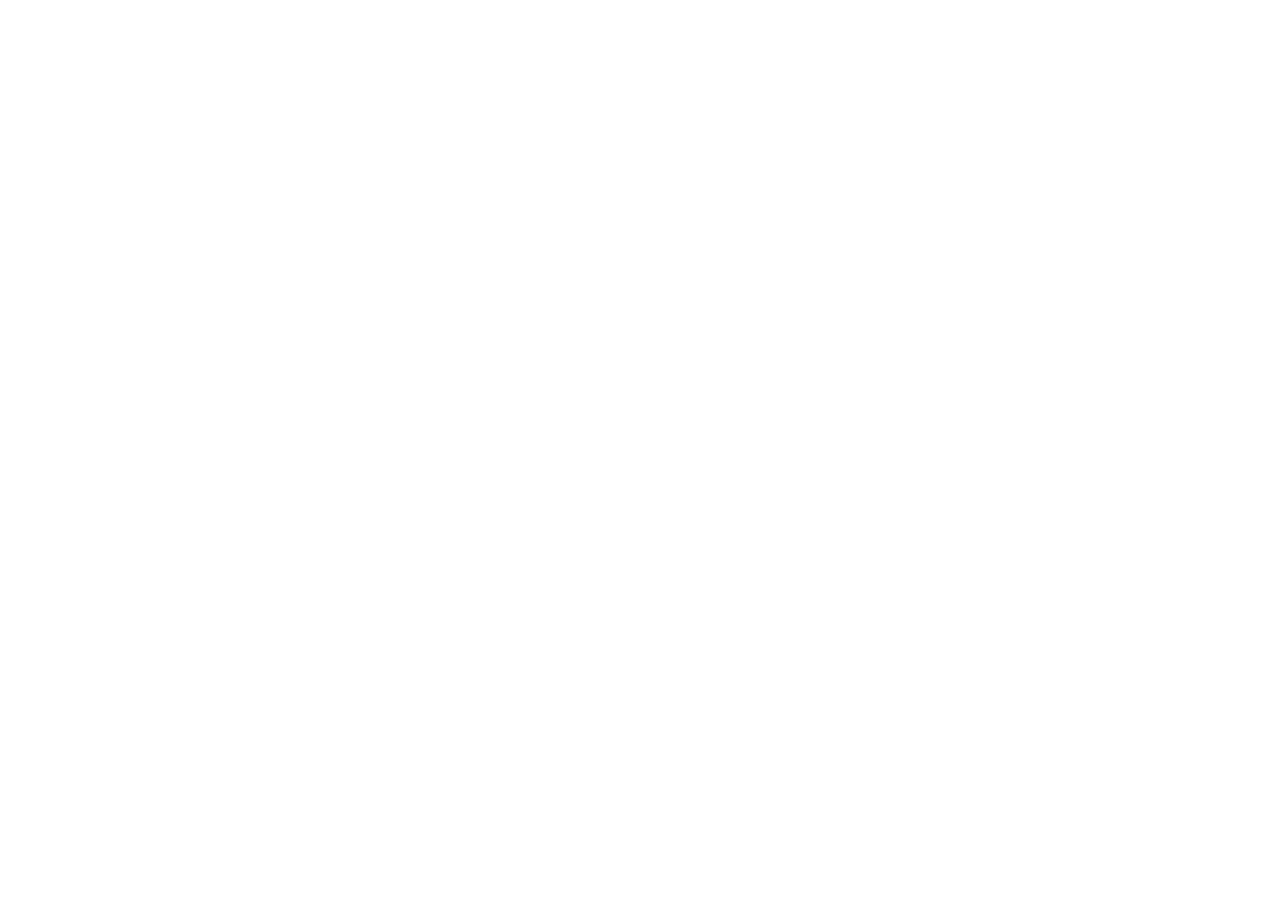
==== index.html @ 31251cdf "fds" ====
<!DOCTYPE html>
<html lang="en">
<head>
    <meta charset="UTF-8">
    <meta name="viewport" content="width=device-width, initial-scale=1.0">
    <link rel = "stylesheet" href="stylesheet/style.css">
    <script src="scripts/index.js" defer></script>
    <title>Level Up</title>
</head>
<body>
    
</body>
</html>
---- stylesheet/style.css ----
@import url('reset.css');
@import url('fonts.css');
@import url('base.css');
@import url('adaptive.css');
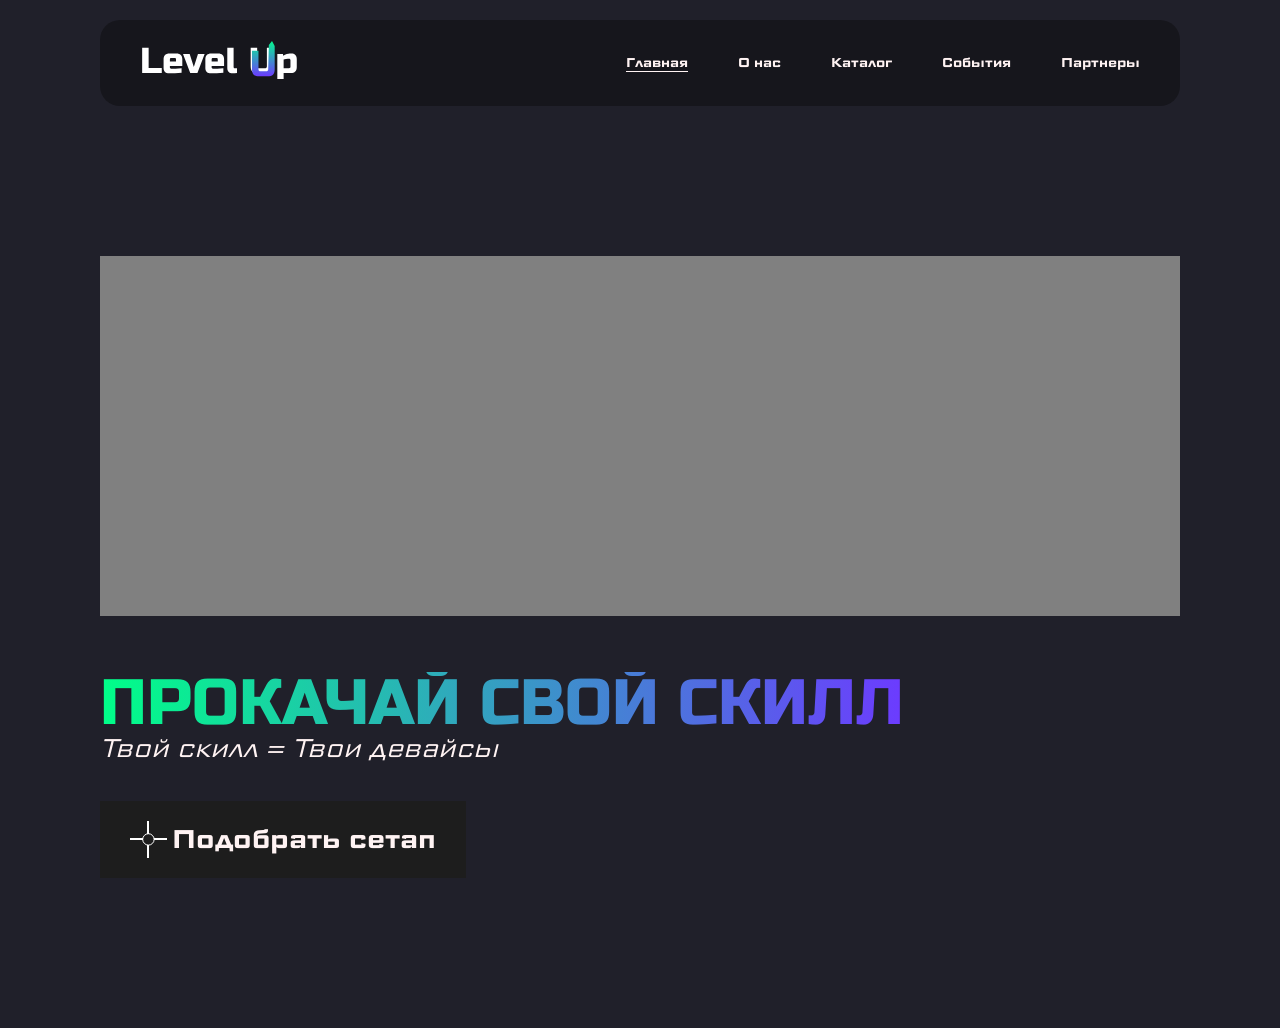
==== commit 4f5191bb: "jsnksj" ====
--- a/index.html
+++ b/index.html
@@ -3,11 +3,52 @@
 <head>
     <meta charset="UTF-8">
     <meta name="viewport" content="width=device-width, initial-scale=1.0">
-    <link rel = "stylesheet" href="stylesheet/style.css">
-    <script src="scripts/index.js" defer></script>
     <title>Level Up</title>
+    <link rel = "stylesheet" href="css/style.css">
+    <script src="scirpts/script.js" defer></script>
 </head>
 <body>
-    
+    <header>
+        <nav>
+            <a href="index.html">
+                <img src="assets/images/lvlup logo.svg" alt = "Level Up" class="logo">
+            </a>
+            <div class="navigation">
+                <a href="index.html" class="active">
+                    Главная
+                </a>
+                <a href="htmls/about.html">
+                    О нас
+                </a>
+                <a href="htmls/store.html">
+                    Каталог
+                </a>
+                <a href="htmls/events.html">
+                    События
+                </a>
+                <a href="htmls/about.html">
+                    Партнеры
+                </a>
+            </div>
+        </nav>
+    </header>
+    <main>
+        <section class="hero">
+            <div class="main-screen">
+                <div class="test-img1"></div>
+                <div class="main-screen-text-container">
+                    <h1>ПРОКАЧАЙ СВОЙ СКИЛЛ</h1>
+                    <p>Твой скилл = Твои девайсы</p>
+                </div>
+            </div>
+            <button class="classic-btn">
+                <img src="assets/images/cross.svg" alt="">
+                <p>Подобрать сетап</p>
+            </button>
+        </section>
+    </main>
+    <footer>
+
+    </footer>
 </body>
 </html>
--- a/css/style.css
+++ b/css/style.css
@@ -0,0 +1,5 @@
+@import url('reset.css');
+@import url('fonts.css');
+@import url('base.css');
+@import url('main.css');
+@import url('adaptive.css');
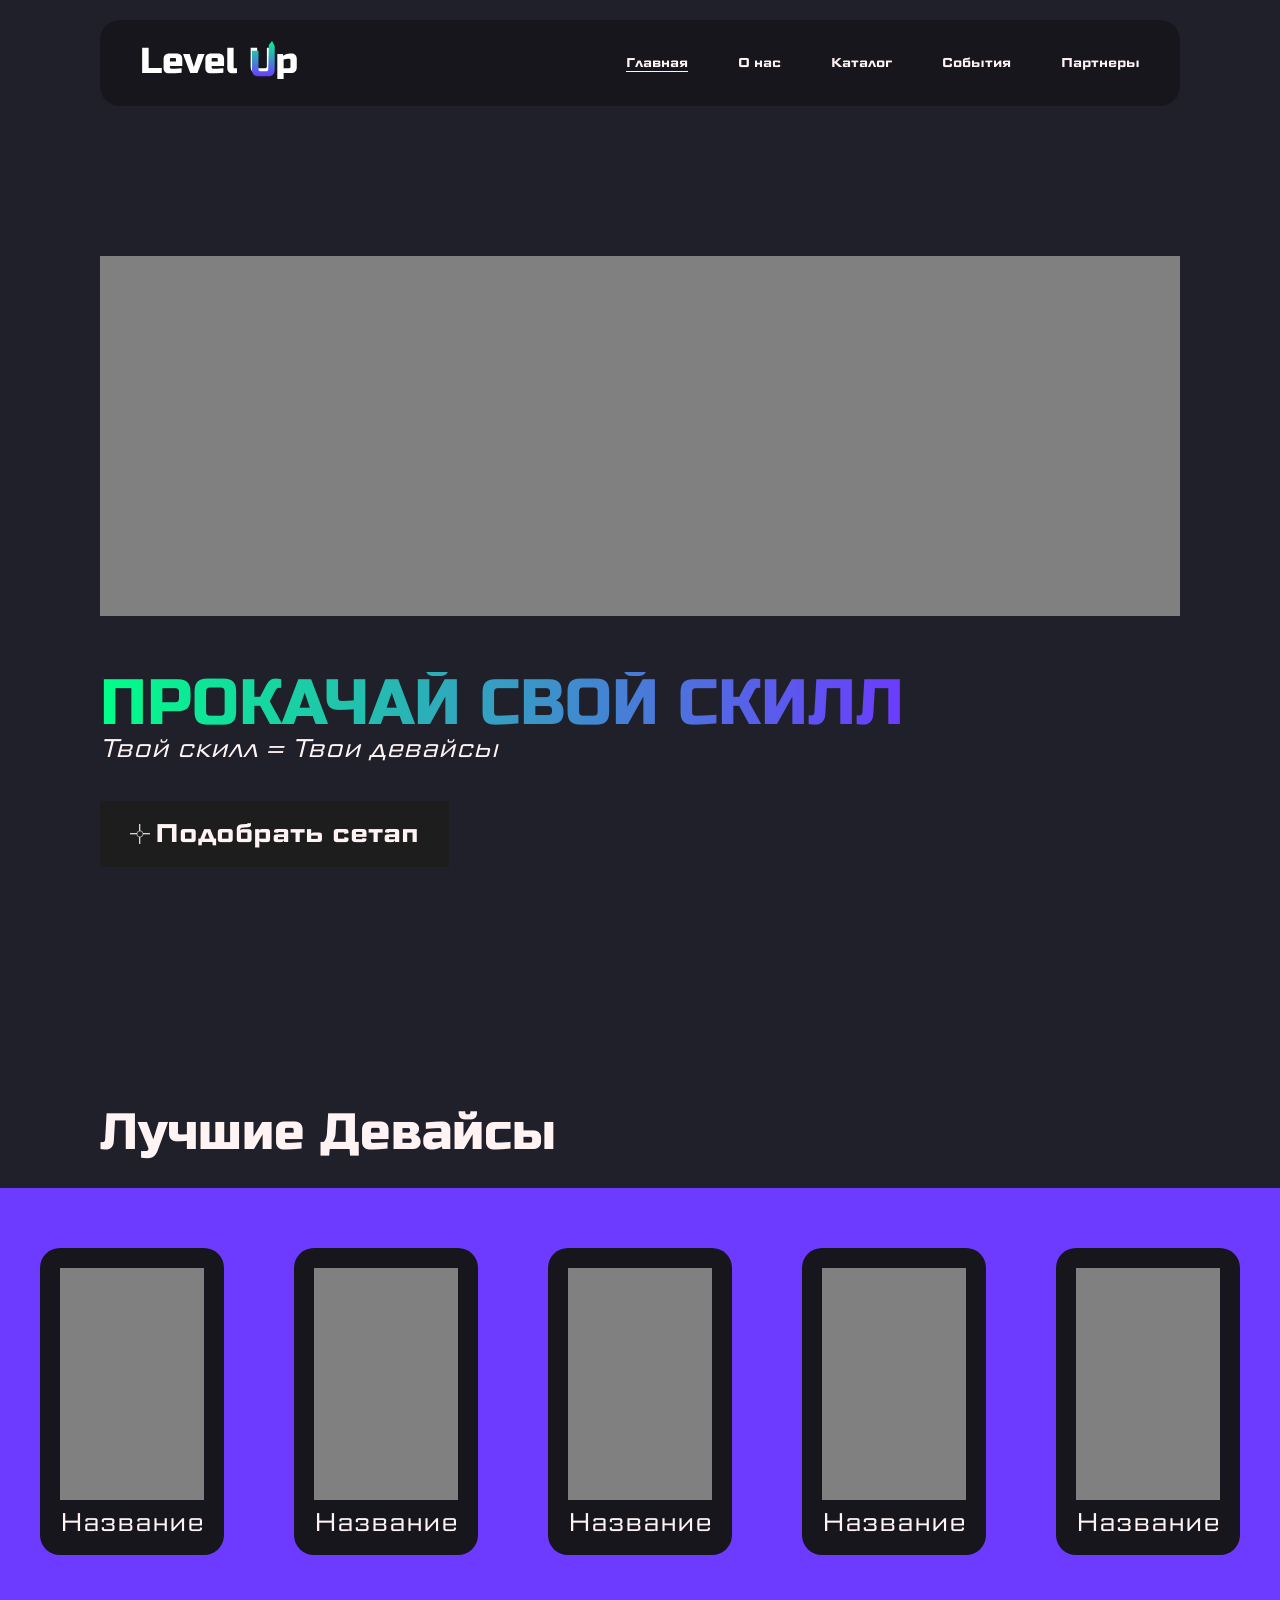
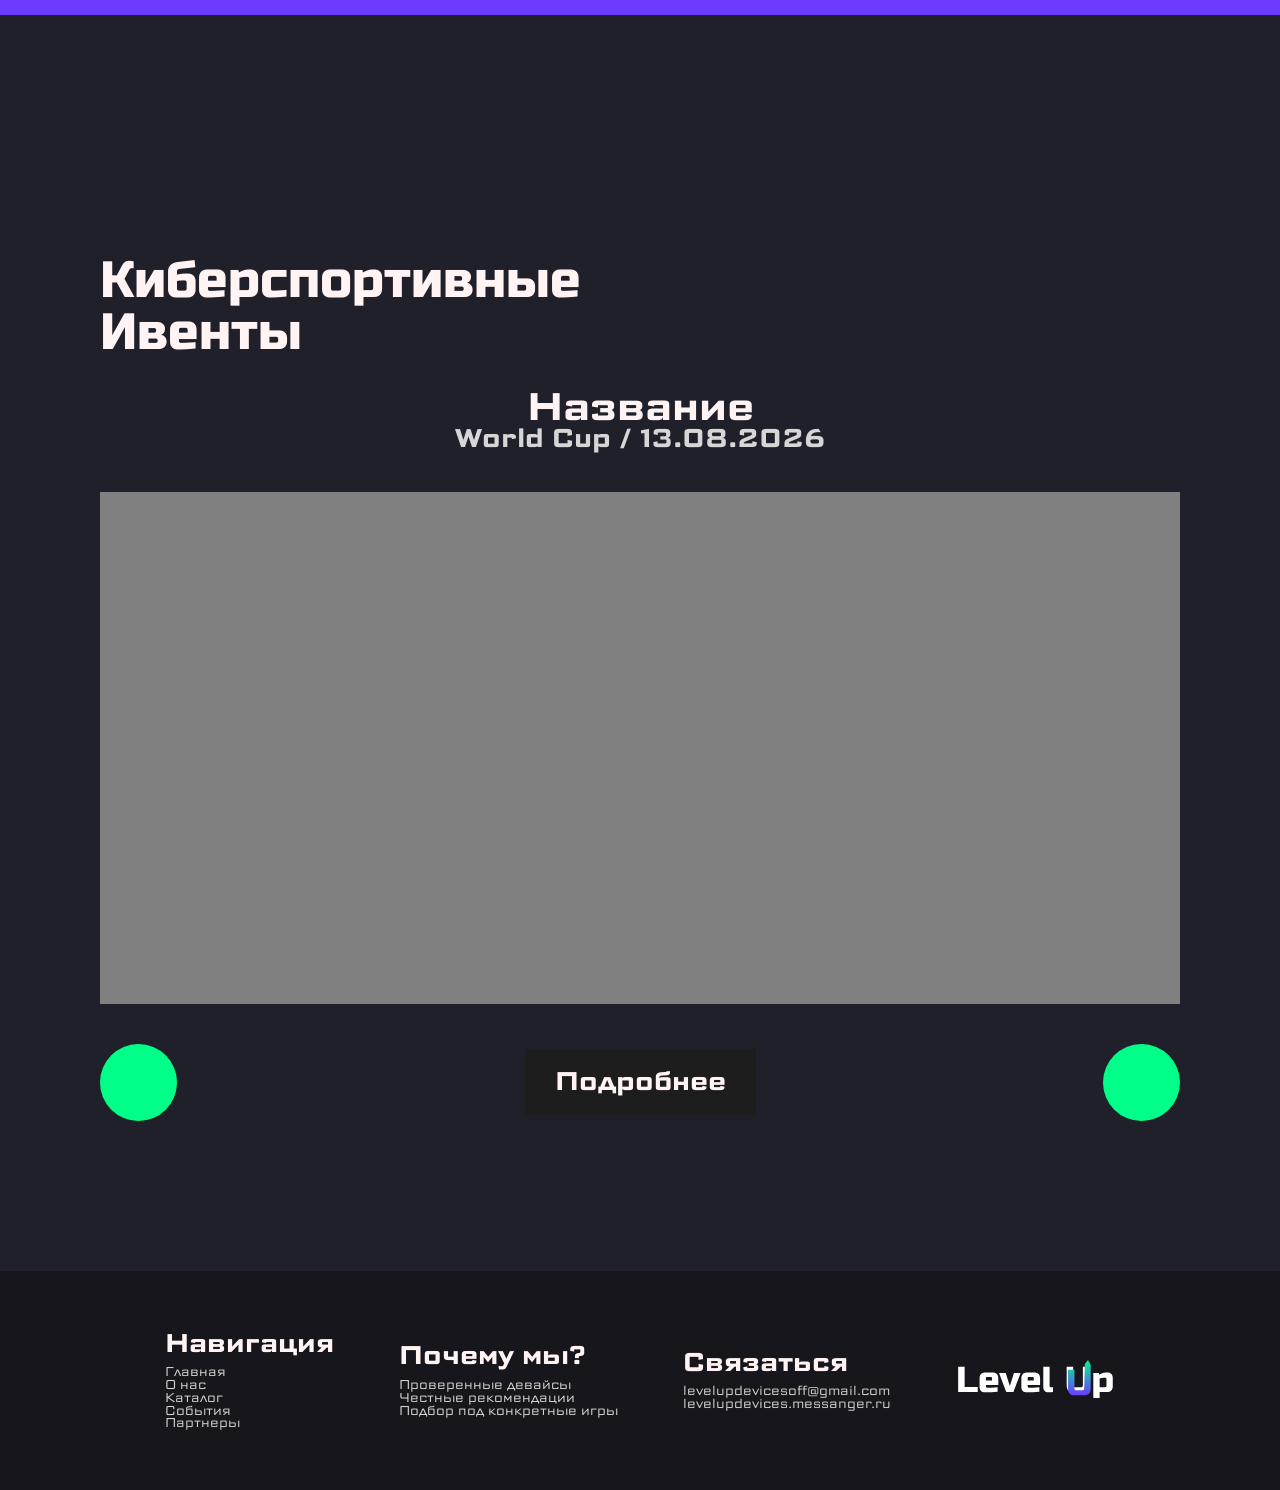
==== commit 2fadcb1a: "xd" ====
--- a/index.html
+++ b/index.html
@@ -46,9 +46,86 @@
                 <p>Подобрать сетап</p>
             </button>
         </section>
+        <section class="main-devices-section">
+            <h2>Лучшие Девайсы</h2>
+            <div class="main-devices-container">
+                <article class="main-devices-card">
+                    <div class="test-img2"></div>
+                    <p>Название</p>
+                </article>
+                <article class="main-devices-card">
+                    <div class="test-img2"></div>
+                    <p>Название</p>
+                </article>
+                <article class="main-devices-card">
+                    <div class="test-img2"></div>
+                    <p>Название</p>
+                </article>
+                <article class="main-devices-card">
+                    <div class="test-img2"></div>
+                    <p>Название</p>
+                </article>
+                <article class="main-devices-card">
+                    <div class="test-img2"></div>
+                    <p>Название</p>
+                </article>
+            </div>
+        </section>
+        <section class="main-events-section">
+            <h2>Киберспортивные <br> Ивенты</h2>
+            <div class="main-events-container">
+                <span class="main-events-text">
+                    <h3>Название</h3>
+                    <small>World Cup / 13.08.2026</small>
+                </span>
+                <div class="test-img3"></div>
+                <div class="scroll-segment-container">
+                    <div class="scroll-btn"></div>
+                    <button class="classic-btn">
+                        <p>Подробнее</p>
+                    </button>
+                    <div class="scroll-btn"></div>
+                </div>
+            </div>
+        </section>
     </main>
     <footer>
-
+        <div class="footer-blocks">
+            <h4>Навигация</h4>
+            <span class="column">
+               <a href="index.html">
+                    Главная
+                </a>
+                <a href="htmls/about.html">
+                    О нас
+                </a>
+                <a href="htmls/store.html">
+                    Каталог
+                </a>
+                <a href="htmls/events.html">
+                    События
+                </a>
+                <a href="htmls/about.html">
+                    Партнеры
+                </a>
+            </span>
+        </div>
+        <div class="footer-blocks">
+            <h4>Почему мы?</h4>
+            <span class="column">
+                <small>Проверенные девайсы </small>
+                <small>Честные рекомендации</small>
+                <small>Подбор под конкретные игры</small>
+            </span>
+        </div>
+        <div class="footer-blocks">
+            <h4>Связаться</h4>
+            <span class="column">
+                <small>levelupdevicesoff@gmail.com</small>
+                <small>levelupdevices.messanger.ru</small>
+            </span>
+        </div>
+        <img class="logo" src="assets/images/lvlup logo.svg" alt="">
     </footer>
 </body>
 </html>
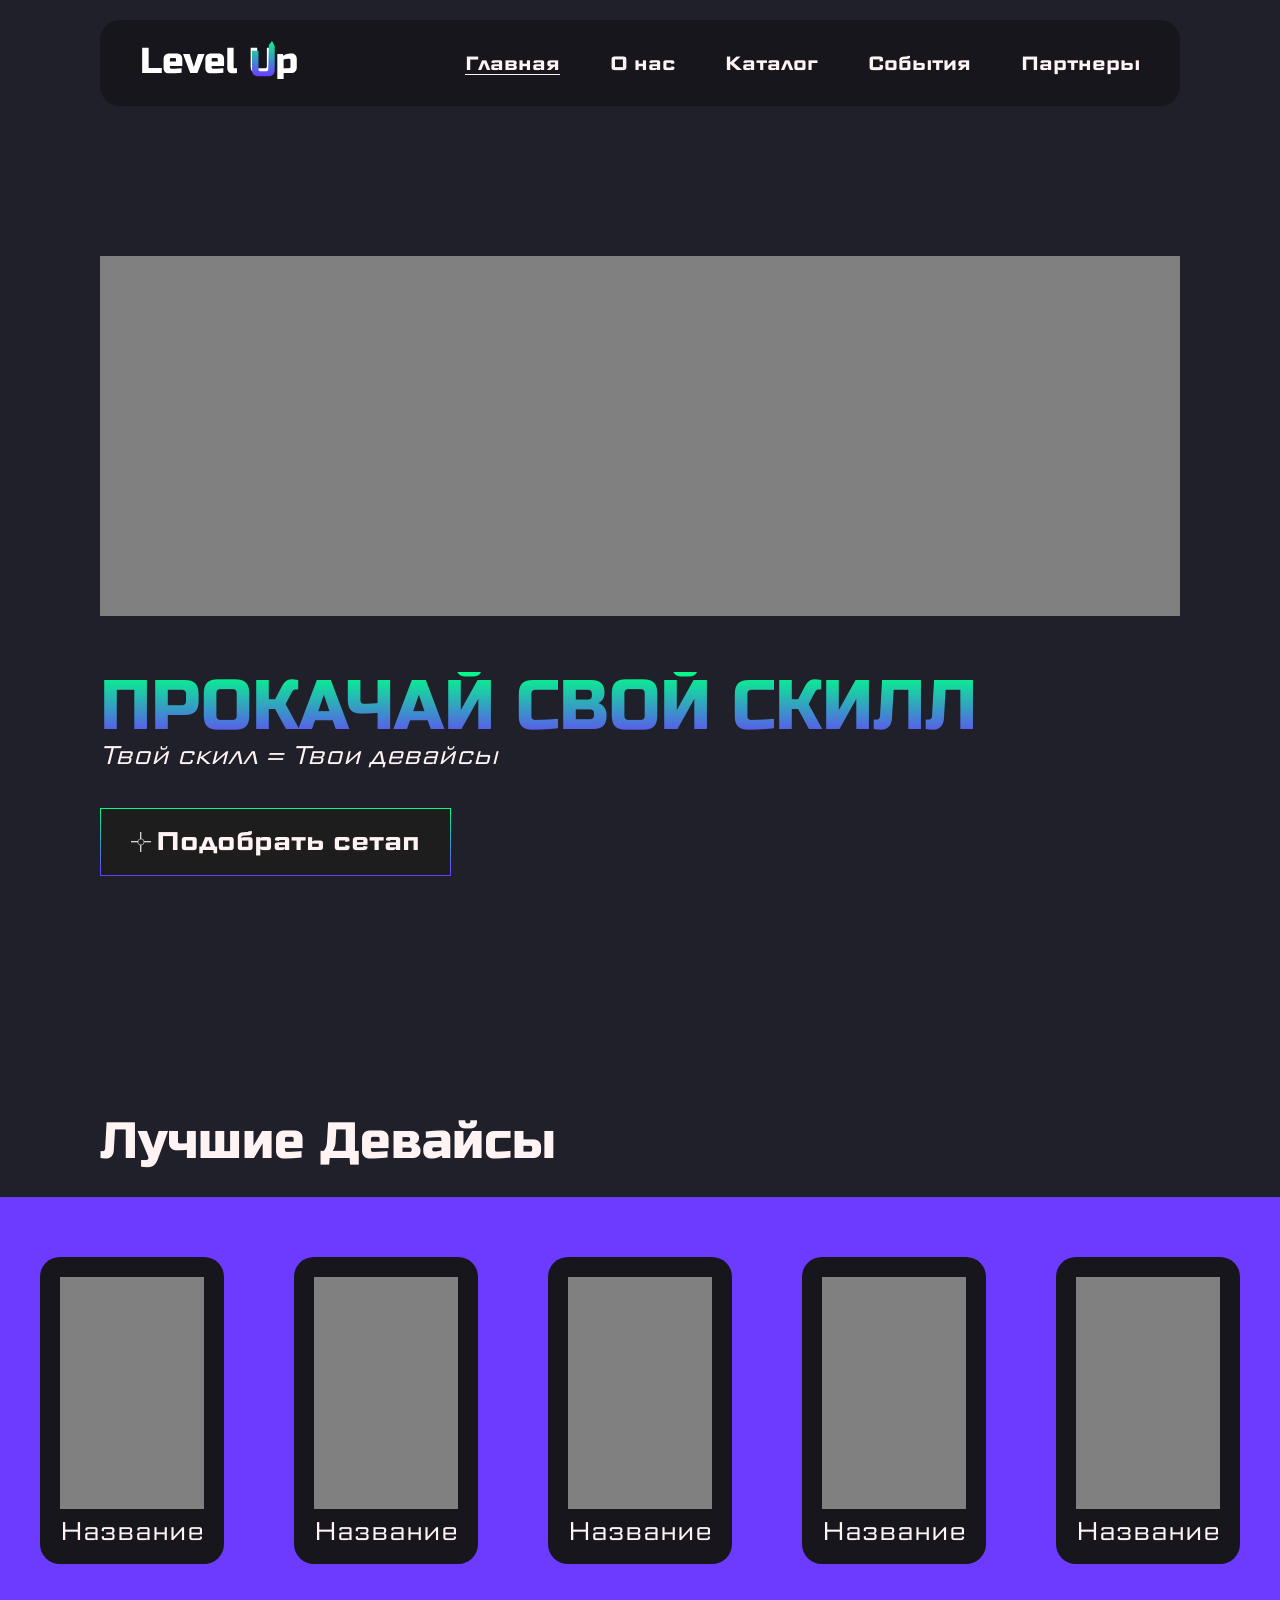
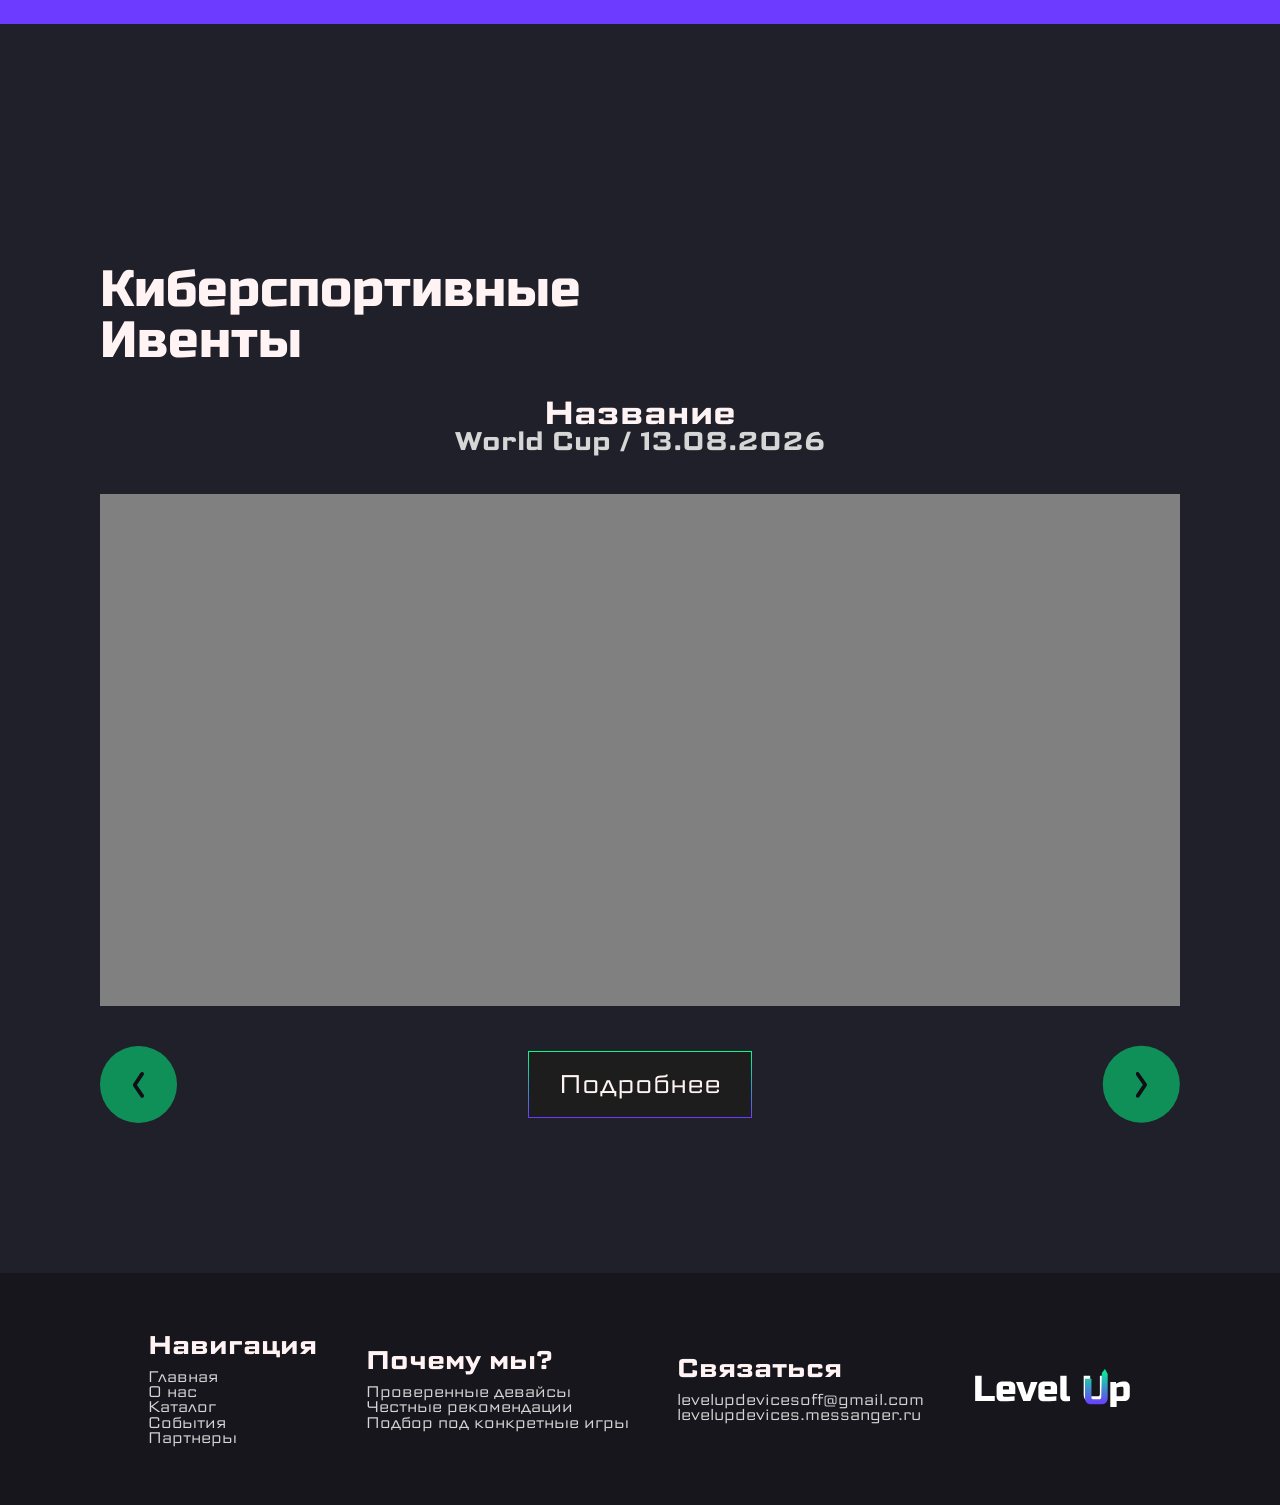
==== commit cc883397: "ogooo" ====
--- a/index.html
+++ b/index.html
@@ -26,7 +26,7 @@
                 <a href="htmls/events.html">
                     События
                 </a>
-                <a href="htmls/about.html">
+                <a href="htmls/partners.html">
                     Партнеры
                 </a>
             </div>
@@ -80,11 +80,15 @@
                 </span>
                 <div class="test-img3"></div>
                 <div class="scroll-segment-container">
-                    <div class="scroll-btn"></div>
-                    <button class="classic-btn">
+                    <div class="scroll-btn">
+                        <img class="arrow" src="assets/images/arroww.svg">
+                    </div>
+                    <button class="classic-btn more-btn">
                         <p>Подробнее</p>
                     </button>
-                    <div class="scroll-btn"></div>
+                    <div class="scroll-btn opposite">
+                        <img class="arrow" src="assets/images/arroww.svg">
+                    </div>
                 </div>
             </div>
         </section>
@@ -105,7 +109,7 @@
                 <a href="htmls/events.html">
                     События
                 </a>
-                <a href="htmls/about.html">
+                <a href="htmls/partners.html">
                     Партнеры
                 </a>
             </span>
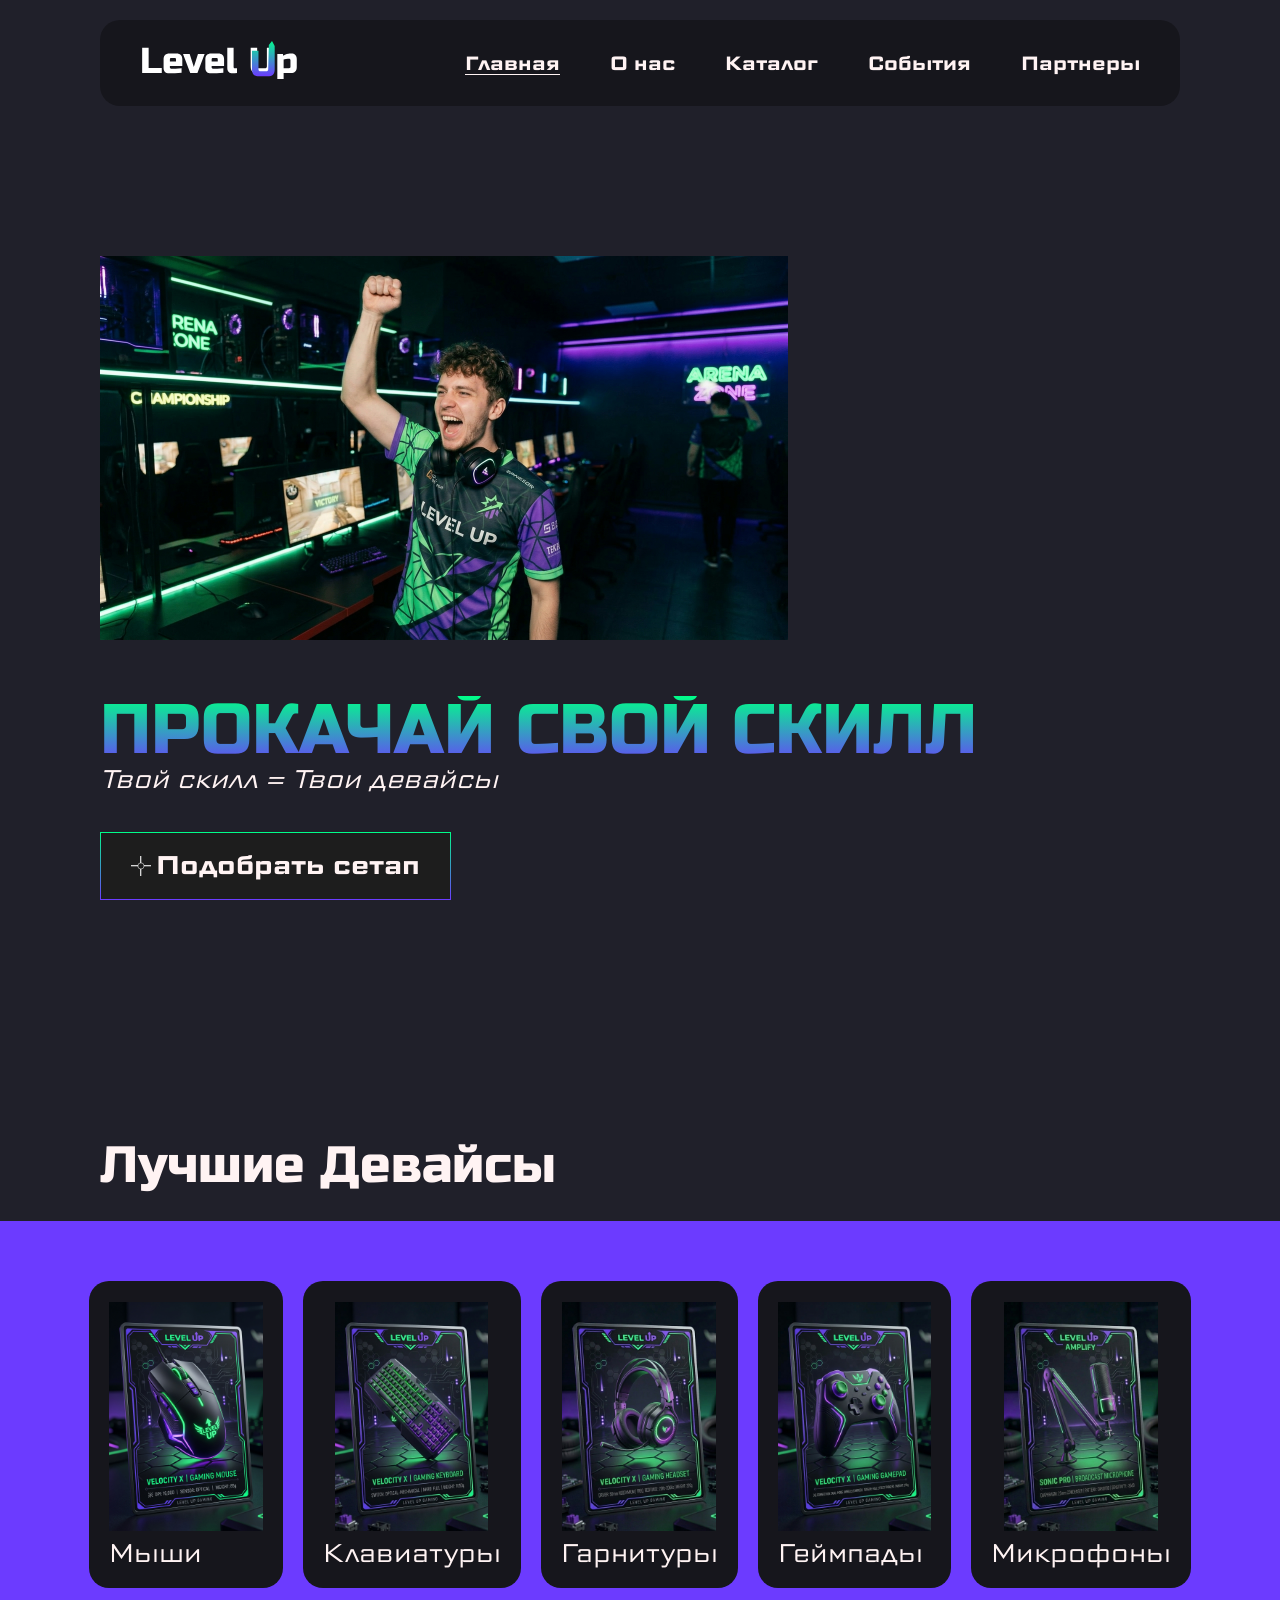
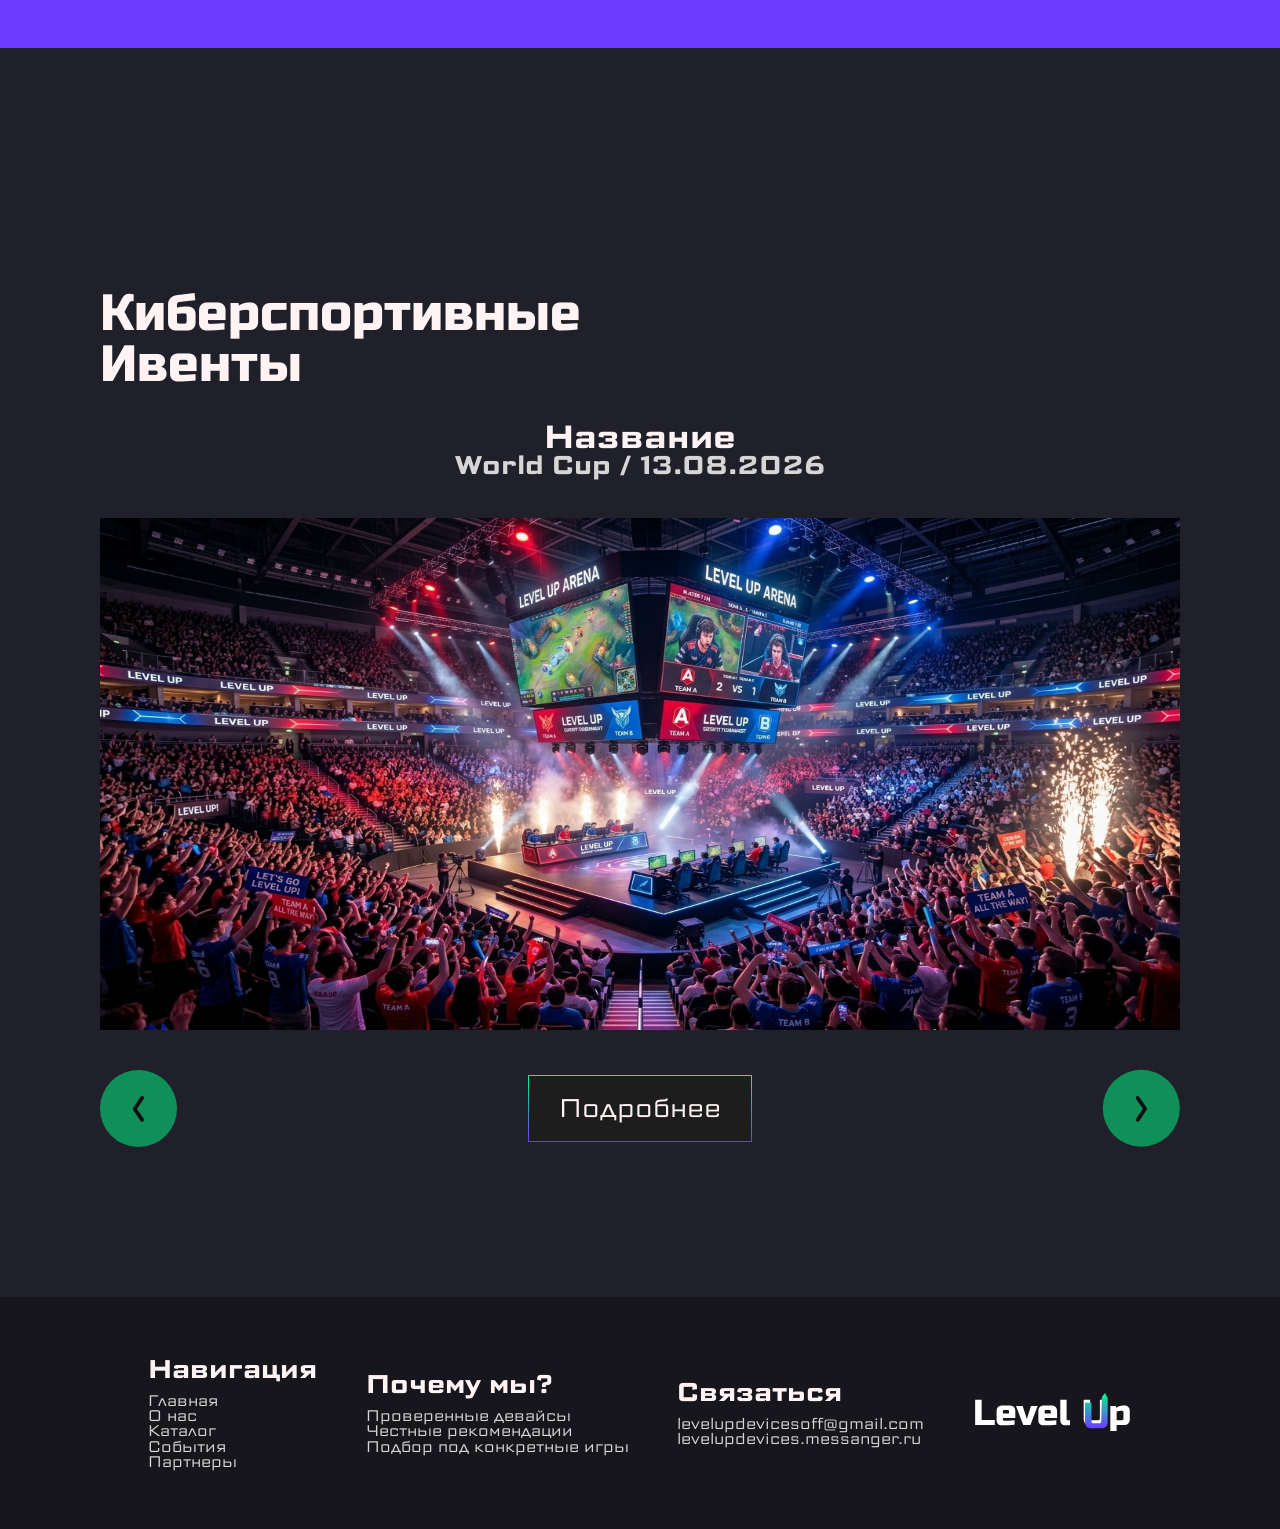
==== commit c6dd0a67: "committt" ====
--- a/index.html
+++ b/index.html
@@ -5,6 +5,7 @@
     <meta name="viewport" content="width=device-width, initial-scale=1.0">
     <title>Level Up</title>
     <link rel = "stylesheet" href="css/style.css">
+    <link rel="icon" href="assets/images/favicon levelUp.svg">
     <script src="scirpts/script.js" defer></script>
 </head>
 <body>
@@ -35,39 +36,39 @@
     <main>
         <section class="hero">
             <div class="main-screen">
-                <div class="test-img1"></div>
+                <img class="hero-img" src="assets/images/cyberpcclub.jpg" alt="человек в компьютерном клубе">
                 <div class="main-screen-text-container">
                     <h1>ПРОКАЧАЙ СВОЙ СКИЛЛ</h1>
                     <p>Твой скилл = Твои девайсы</p>
                 </div>
             </div>
-            <button class="classic-btn">
+            <a class="classic-btn" href="htmls/store htmls/setup.html">
                 <img src="assets/images/cross.svg" alt="">
                 <p>Подобрать сетап</p>
-            </button>
+            </a>
         </section>
         <section class="main-devices-section">
             <h2>Лучшие Девайсы</h2>
             <div class="main-devices-container">
                 <article class="main-devices-card">
-                    <div class="test-img2"></div>
-                    <p>Название</p>
+                    <img class="main-card-img" src="assets/images/mouse lvlup.jpg" alt="игровые мыши">
+                    <p>Мыши</p>
                 </article>
                 <article class="main-devices-card">
-                    <div class="test-img2"></div>
-                    <p>Название</p>
+                    <img class="main-card-img" src="assets/images/keyboard lvlup.jpg" alt="игровые клавиатуры">
+                    <p>Клавиатуры</p>
                 </article>
                 <article class="main-devices-card">
-                    <div class="test-img2"></div>
-                    <p>Название</p>
+                    <img class="main-card-img" src="assets/images/earphone lvlup.jpg" alt="игровые гарнитуры">
+                    <p>Гарнитуры</p>
                 </article>
                 <article class="main-devices-card">
-                    <div class="test-img2"></div>
-                    <p>Название</p>
+                    <img class="main-card-img" src="assets/images/gamepad lvlup.jpg" alt="игровые геймпады">
+                    <p>Геймпады</p>
                 </article>
                 <article class="main-devices-card">
-                    <div class="test-img2"></div>
-                    <p>Название</p>
+                    <img class="main-card-img" src="assets/images/microphone lvlup.jpg" alt="игровые микрофоны">
+                    <p>Микрофоны</p>
                 </article>
             </div>
         </section>
@@ -78,7 +79,7 @@
                     <h3>Название</h3>
                     <small>World Cup / 13.08.2026</small>
                 </span>
-                <div class="test-img3"></div>
+                <img src="assets/images/cybersport.jpg" class="main-events-img">
                 <div class="scroll-segment-container">
                     <div class="scroll-btn">
                         <img class="arrow" src="assets/images/arroww.svg">
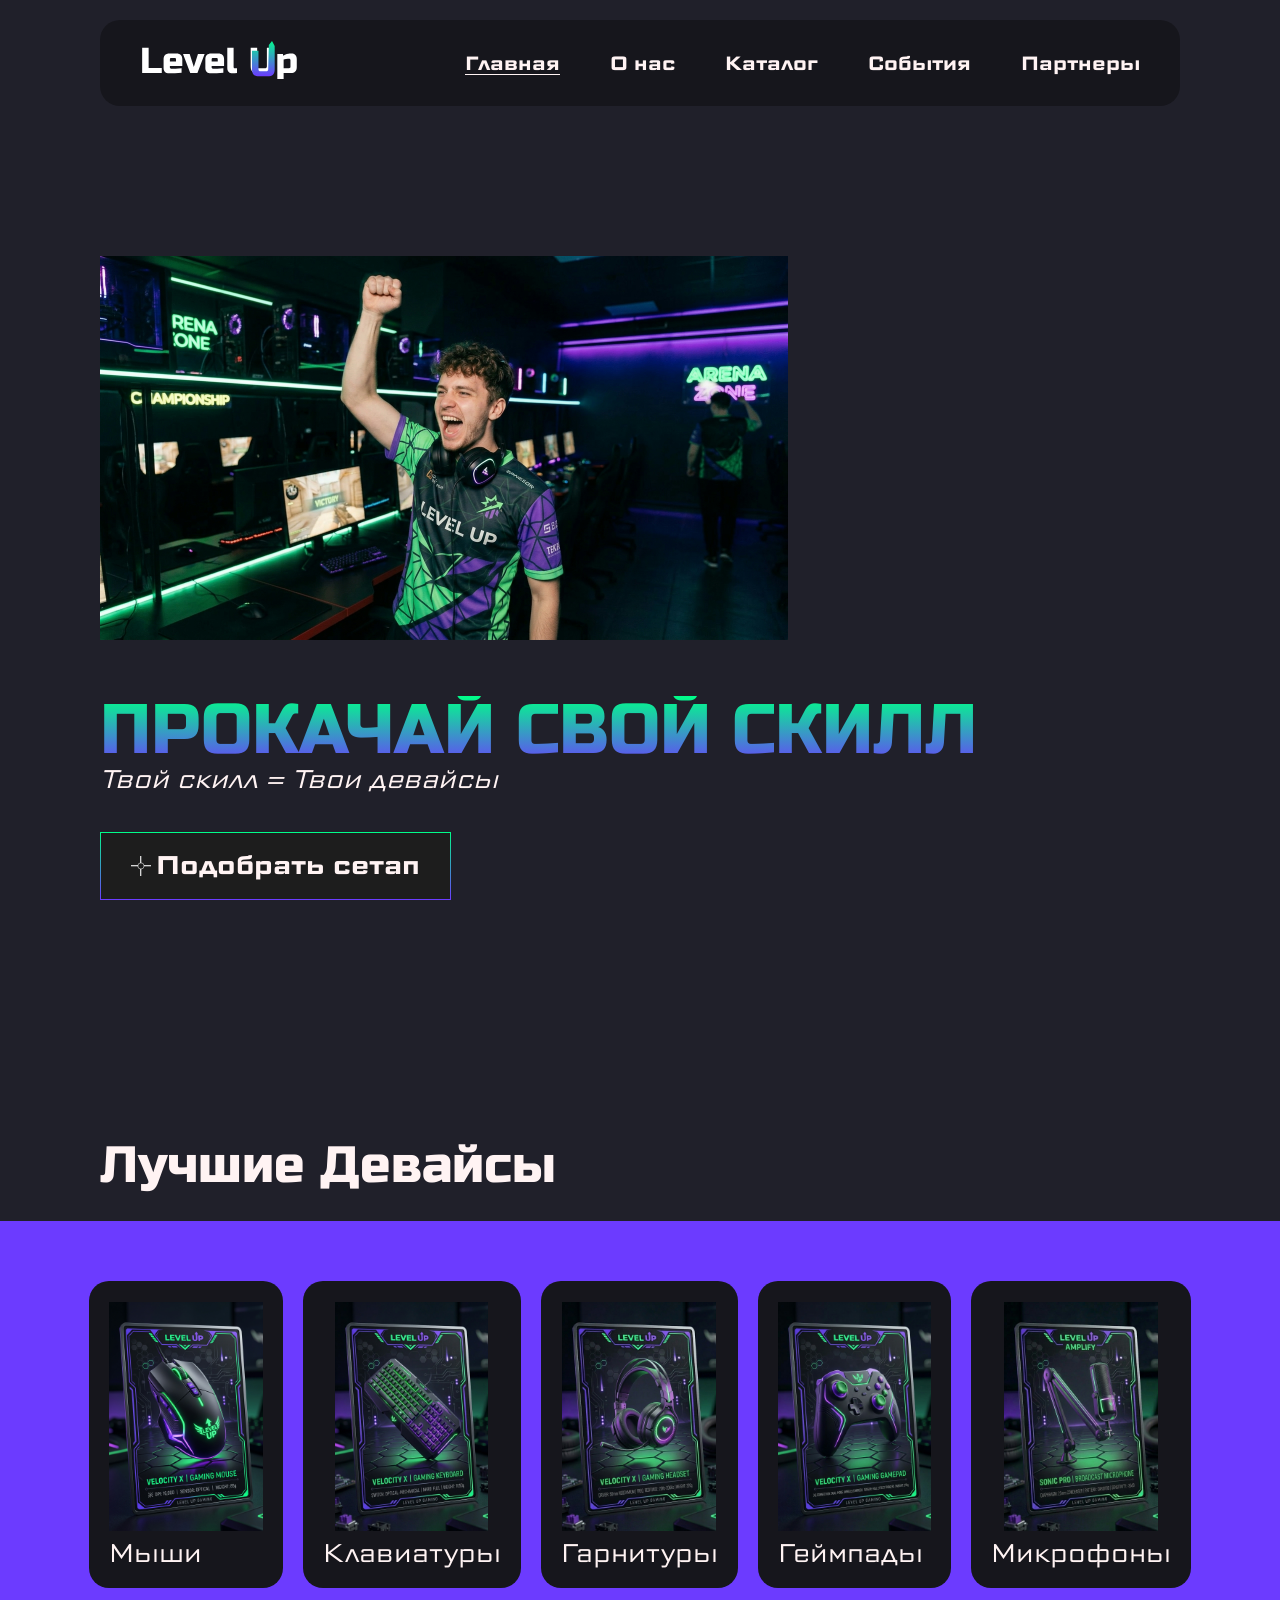
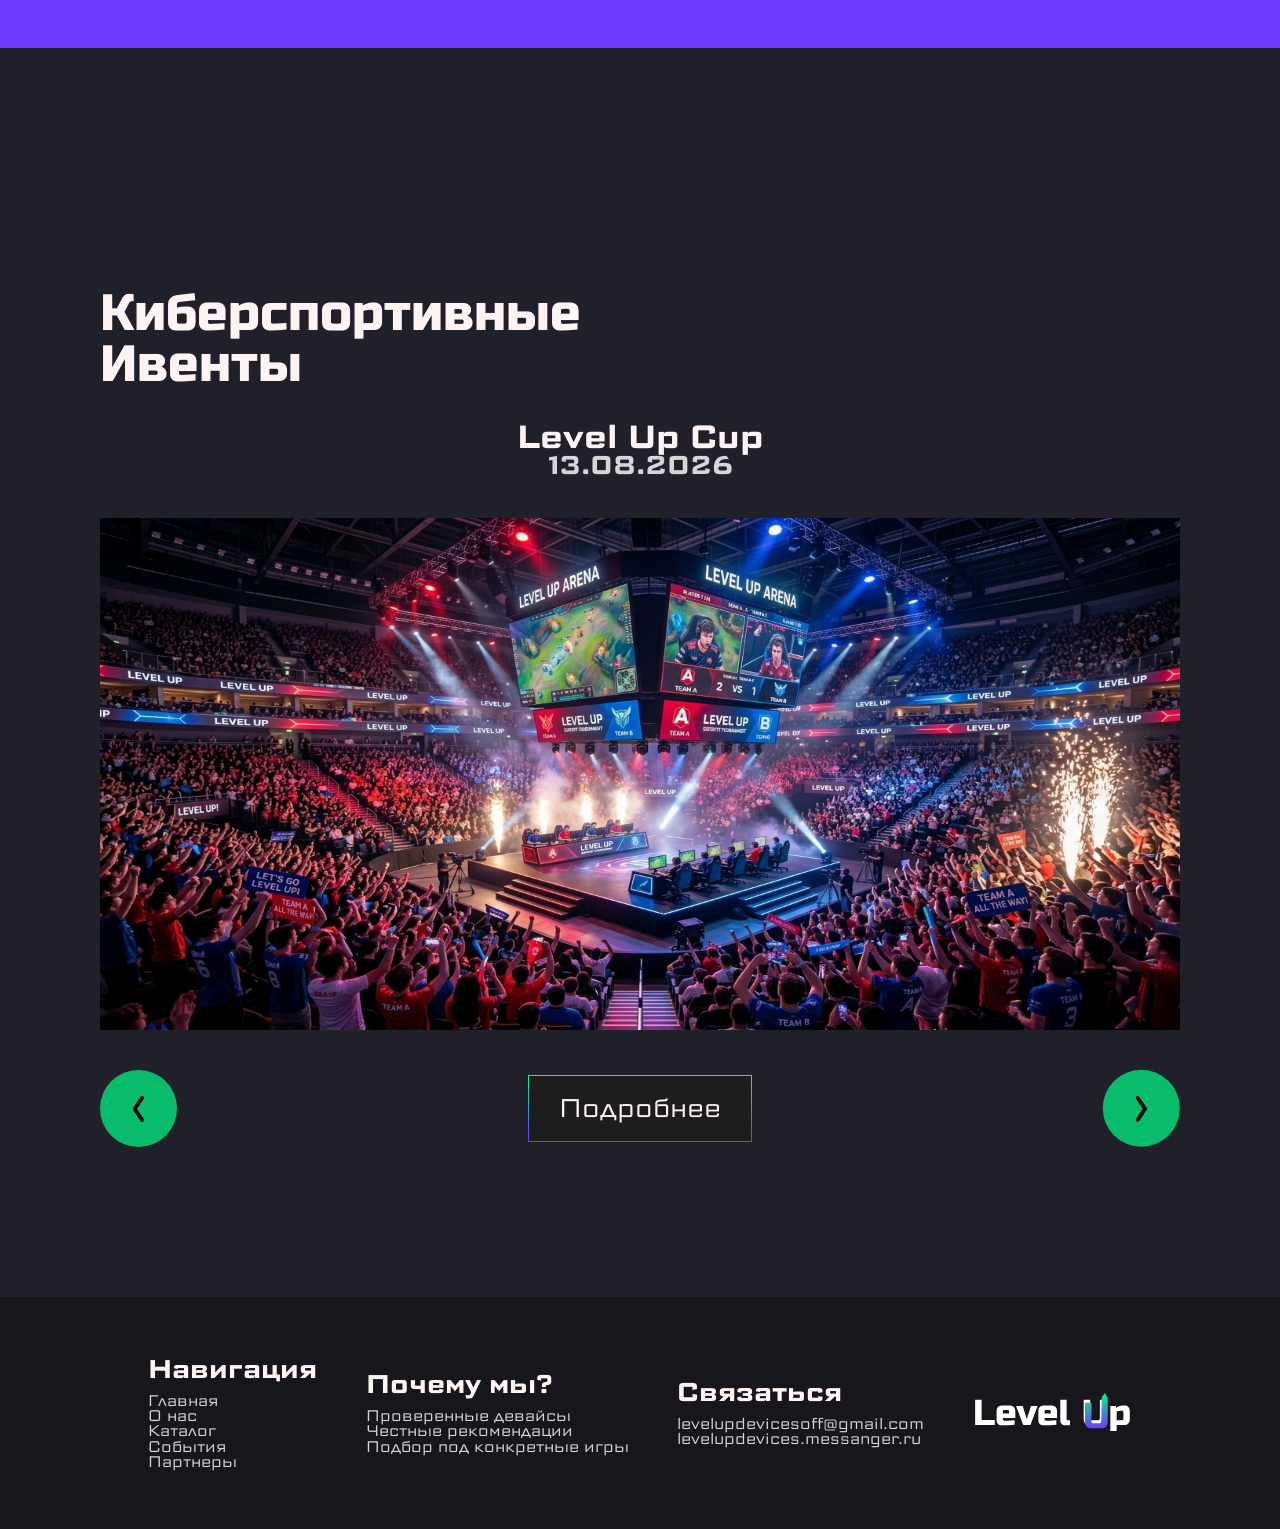
==== commit 62321dae: "commit" ====
--- a/index.html
+++ b/index.html
@@ -76,18 +76,18 @@
             <h2>Киберспортивные <br> Ивенты</h2>
             <div class="main-events-container">
                 <span class="main-events-text">
-                    <h3>Название</h3>
-                    <small>World Cup / 13.08.2026</small>
+                    <h3 id="main-event-name-id">Level Up Cup</h3>
+                    <small id="main-event-date-id">13.08.2026</small>
                 </span>
-                <img src="assets/images/cybersport.jpg" class="main-events-img">
+                <img src="assets/images/cybersport1.jpg" class="main-events-img">
                 <div class="scroll-segment-container">
-                    <div class="scroll-btn">
+                    <div class="scroll-btn" id="main-page-scroll-btn1">
                         <img class="arrow" src="assets/images/arroww.svg">
                     </div>
-                    <button class="classic-btn more-btn">
+                    <button class="classic-btn more-btn" onclick="page404()">
                         <p>Подробнее</p>
                     </button>
-                    <div class="scroll-btn opposite">
+                    <div class="scroll-btn opposite" id="main-page-scroll-btn2">
                         <img class="arrow" src="assets/images/arroww.svg">
                     </div>
                 </div>
